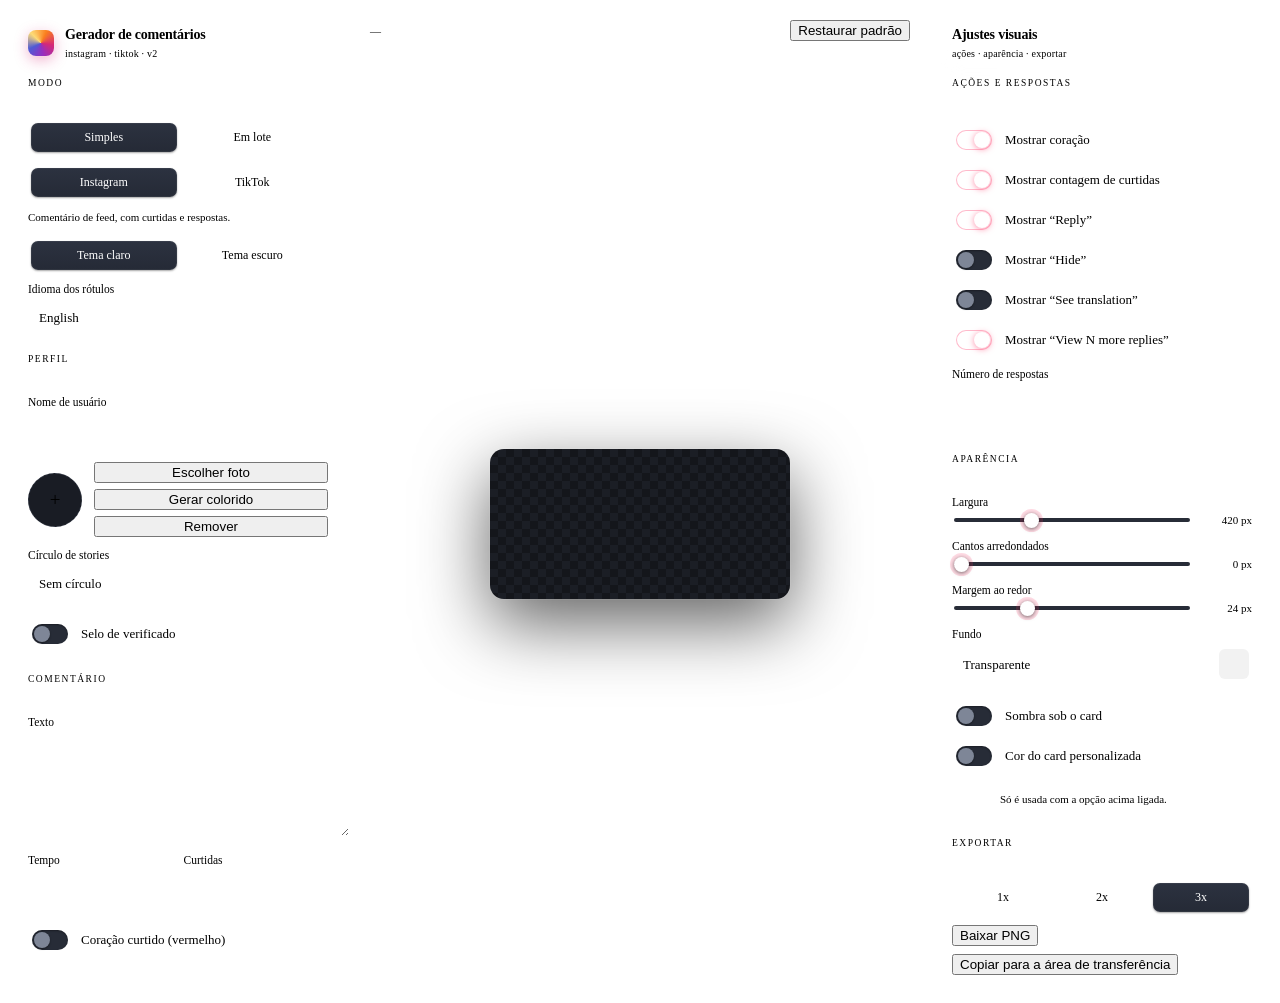
==== comentarios.html @ 3cd7b850 "Add files via upload" ====
<!DOCTYPE html>
<html lang="pt-BR">
<head>
<meta charset="utf-8">
<meta name="viewport" content="width=device-width, initial-scale=1">
<title>Gerador de comentários — Toolbench</title>
<meta name="description" content="Gera comentários do Instagram e do TikTok em PNG transparente, um por vez ou em lote via CSV.">
<link rel="preconnect" href="https://fonts.googleapis.com">
<link rel="preconnect" href="https://fonts.gstatic.com" crossorigin>
<link href="https://fonts.googleapis.com/css2?family=Archivo:wght@600;700&family=Inter:wght@400;500;600;700&family=JetBrains+Mono:wght@400;500&display=swap" rel="stylesheet">
<link rel="stylesheet" href="../assets/ui.css">
<style>
  .app{display:grid;grid-template-columns:340px 1fr 340px;height:calc(100dvh - var(--topbar-h));min-height:0}
  .panel.right{border-right:0;border-left:1px solid var(--line)}


  .panel{background:var(--panel);border-right:1px solid var(--line);overflow-y:auto;overscroll-behavior:contain}
  .brand{display:flex;align-items:center;gap:11px;padding:17px 20px;border-bottom:1px solid var(--line);position:sticky;top:0;background:color-mix(in srgb, var(--panel) 90%, transparent);backdrop-filter:blur(14px);z-index:3}
  .dot{width:26px;height:26px;border-radius:8px;flex:none;background:conic-gradient(from -45deg,#FEDA75,#FA7E1E,#D62976,#962FBF,#4F5BD5,#FEDA75);box-shadow:0 0 0 1px rgba(255,255,255,.10),0 4px 14px rgba(214,41,118,.35)}
  .brand b{font-size:14px;font-weight:600;letter-spacing:-.015em}
  .brand span{font-size:10px;color:var(--ink-faint);font-family:var(--mono);letter-spacing:.02em}

  fieldset{border:0;margin:0;padding:18px 20px 20px;border-bottom:1px solid var(--line-soft)}
  fieldset[hidden]{display:none}
  legend{padding:0;font-size:9.5px;letter-spacing:.16em;text-transform:uppercase;color:var(--ink-faint);font-family:var(--mono);margin-bottom:14px}
  label.f{display:block;margin-bottom:14px}
  label.f > span{display:block;font-size:11.5px;font-weight:500;color:var(--ink-dim);margin-bottom:6px}
  input[type=text],textarea,select{width:100%;background:var(--panel-2);border:1px solid var(--line);color:var(--ink);border-radius:var(--r);padding:9px 11px;font:inherit;font-size:13px;outline:none;box-shadow:var(--shadow-1);transition:border-color .14s,box-shadow .14s,background .14s}
  input[type=text]:hover,textarea:hover,select:hover{border-color:#2E3441}
  textarea{resize:vertical;min-height:84px;line-height:1.5}
  input[type=text]:focus,textarea:focus,select:focus{border-color:var(--focus);background:var(--panel-3);box-shadow:0 0 0 3px rgba(124,140,255,.16)}
  input[type=text]::placeholder,textarea::placeholder{color:var(--ink-faint)}
  select{appearance:none;cursor:pointer;padding-right:30px;background-image:linear-gradient(45deg,transparent 50%,var(--ink-dim) 50%),linear-gradient(135deg,var(--ink-dim) 50%,transparent 50%);background-position:calc(100% - 16px) calc(50% + 1px),calc(100% - 12px) calc(50% + 1px);background-size:4px 4px;background-repeat:no-repeat}
  .row{display:grid;grid-template-columns:1fr 1fr;gap:11px}

  .seg{display:flex;background:var(--panel-2);border:1px solid var(--line);border-radius:var(--r);padding:3px;gap:3px;box-shadow:var(--shadow-1)}
  .seg button{flex:1;background:transparent;border:0;color:var(--ink-dim);font:inherit;font-size:12px;font-weight:500;padding:7px 4px;border-radius:7px;cursor:pointer;white-space:nowrap;transition:background .14s,color .14s}
  .seg button:hover:not(:disabled){color:var(--ink)}
  .seg button[aria-pressed=true]{background:linear-gradient(#2C3240,#252A36);color:#fff;box-shadow:0 1px 2px rgba(0,0,0,.35),0 0 0 1px rgba(255,255,255,.05) inset}
  .seg button:disabled{opacity:.32;cursor:not-allowed}

  .check{display:flex;align-items:center;gap:10px;padding:7px 0;cursor:pointer;font-size:13px;color:var(--ink-dim);transition:color .14s}
  .check:hover{color:var(--ink)}
  .check input{appearance:none;width:36px;height:20px;border-radius:20px;background:#272C37;position:relative;cursor:pointer;flex:none;transition:background .18s;box-shadow:0 1px 2px rgba(0,0,0,.35) inset}
  .check input::after{content:"";position:absolute;top:2px;left:2px;width:16px;height:16px;border-radius:50%;background:#7E8697;transition:.18s cubic-bezier(.3,.7,.3,1);box-shadow:0 1px 2px rgba(0,0,0,.4)}
  .check input:checked{background:var(--accent-soft);box-shadow:0 0 0 1px rgba(255,59,107,.35) inset}
  .check input:checked::after{left:18px;background:var(--accent);box-shadow:0 1px 6px rgba(255,59,107,.6)}
  .check input:focus-visible{outline:2px solid var(--focus);outline-offset:2px}

  .avatar-row{display:flex;gap:12px;align-items:center;margin-bottom:12px}
  .avatar-prev{width:52px;height:52px;border-radius:50%;flex:none;border:1px dashed #303643;background:#191C24 center/cover no-repeat;display:grid;place-items:center;color:var(--ink-faint);font-size:19px;cursor:pointer;transition:border-color .14s,color .14s}
  .avatar-prev:hover{border-color:var(--focus);color:var(--ink-dim)}

  .range{display:flex;align-items:center;gap:12px}
  input[type=range]{flex:1;appearance:none;height:4px;border-radius:99px;background:#272C37;outline:none}
  input[type=range]::-webkit-slider-thumb{appearance:none;width:15px;height:15px;border-radius:50%;background:#fff;border:0;cursor:pointer;box-shadow:0 1px 4px rgba(0,0,0,.55),0 0 0 4px rgba(255,59,107,.18)}
  input[type=range]::-webkit-slider-thumb:hover{box-shadow:0 1px 4px rgba(0,0,0,.55),0 0 0 6px rgba(255,59,107,.24)}
  input[type=range]::-moz-range-thumb{width:15px;height:15px;border-radius:50%;background:#fff;border:0;cursor:pointer}
  input[type=range]:focus-visible{outline:2px solid var(--focus);outline-offset:4px}
  .range output{font-family:var(--mono);font-size:11px;color:var(--ink-dim);min-width:48px;text-align:right}
  input[type=color]{width:36px;height:36px;padding:0;border:1px solid var(--line);border-radius:9px;background:var(--panel-2);cursor:pointer;flex:none}
  input[type=color]::-webkit-color-swatch-wrapper{padding:3px}
  input[type=color]::-webkit-color-swatch{border:0;border-radius:6px}
  .hint{font-size:11px;color:var(--ink-faint);line-height:1.55;margin:-2px 0 12px}

  .stage{display:flex;flex-direction:column;min-width:0;min-height:0;background:var(--bg)}
  .stage-bar{display:flex;align-items:center;gap:8px;padding:12px 22px;border-bottom:1px solid var(--line);background:var(--bg-2);flex:none;flex-wrap:wrap}
  .stage-bar .spacer{flex:1}
  .meta{font-family:var(--mono);font-size:11px;color:var(--ink-faint);letter-spacing:.01em}
  .canvas-wrap{flex:1;min-height:180px;overflow:auto;display:grid;place-items:center;padding:44px 28px;
    background:
      radial-gradient(900px 420px at 50% -12%,rgba(255,59,107,.13),transparent 65%),
      radial-gradient(700px 400px at 85% 110%,rgba(124,140,255,.10),transparent 70%),
      linear-gradient(rgba(255,255,255,.022) 1px,transparent 1px) 0 0/28px 28px,
      linear-gradient(90deg,rgba(255,255,255,.022) 1px,transparent 1px) 0 0/28px 28px,
      var(--bg)}
  body.bulk .canvas-wrap{flex:none;max-height:38vh;padding:22px}
  .frame{background-color:#14161B;background-image:linear-gradient(45deg,#1B1E25 25%,transparent 25%,transparent 75%,#1B1E25 75%),linear-gradient(45deg,#1B1E25 25%,transparent 25%,transparent 75%,#1B1E25 75%);background-size:16px 16px;background-position:0 0,8px 8px;border-radius:14px;box-shadow:0 0 0 1px rgba(255,255,255,.07),0 24px 70px rgba(0,0,0,.62);max-width:100%}
  canvas{display:block;max-width:100%;height:auto;border-radius:14px}

  #bulk{flex:1;min-height:0;display:none;flex-direction:column;border-top:1px solid var(--line);background:var(--panel)}
  body.bulk #bulk{display:flex}
  .bulk-bar{display:flex;gap:8px;align-items:center;padding:12px 18px;border-bottom:1px solid var(--line-soft);flex-wrap:wrap}
  .bulk-bar .spacer{flex:1}
  .table-scroll{flex:1;min-height:0;overflow:auto}
  table{width:100%;border-collapse:collapse;font-size:13px}
  th{position:sticky;top:0;background:rgba(18,20,26,.94);backdrop-filter:blur(10px);text-align:left;font-size:9.5px;letter-spacing:.14em;text-transform:uppercase;color:var(--ink-faint);font-family:var(--mono);font-weight:400;padding:11px 14px;border-bottom:1px solid var(--line);z-index:1}
  td{padding:8px 14px;border-bottom:1px solid var(--line-soft);vertical-align:middle}
  tr td{transition:background .12s}
  tr.active td{background:rgba(255,59,107,.07)}
  tr.active td:first-child{box-shadow:inset 2px 0 0 var(--accent)}
  tr:hover td{background:rgba(255,255,255,.025)}
  tr.active:hover td{background:rgba(255,59,107,.10)}
  td .idx{font-family:var(--mono);font-size:11px;color:var(--ink-faint)}
  td input[type=text]{padding:8px 10px;border-radius:8px}
  .cell-actions{display:flex;gap:6px;justify-content:flex-end}
  .thumb{width:32px;height:32px;border-radius:50%;border:1px dashed #303643;background:#191C24 center/cover no-repeat;cursor:pointer;flex:none;transition:border-color .14s}
  .thumb:hover{border-color:var(--focus)}
  .cell-av{display:flex;gap:7px;align-items:center}
  .empty{padding:40px 16px;text-align:center;color:var(--ink-faint);font-size:13px}


  @media (max-width:1200px){
    .app{grid-template-columns:1fr;height:auto}
    .panel{order:2;border-right:0;border-left:0;border-top:1px solid var(--line);overflow:visible}
    .panel.right{order:3}
    .stage{order:1}
    body.bulk .canvas-wrap{max-height:none}
    #bulk{min-height:60vh}
  }
</style>
</head>
<body data-tool="comentarios">

<div id="topbar"></div>
<script src="../assets/shell.js"></script>

<div class="app">

  <aside class="panel">
    <div class="brand">
      <div class="dot"></div>
      <div><b>Gerador de comentários</b><br><span>instagram · tiktok · v2</span></div>
    </div>

    <fieldset>
      <legend>Modo</legend>
      <div class="seg" id="mode">
        <button type="button" data-v="single" aria-pressed="true">Simples</button>
        <button type="button" data-v="bulk">Em lote</button>
      </div>
      <div style="height:10px"></div>
      <div class="seg" id="platform">
        <button type="button" data-v="ig" aria-pressed="true">Instagram</button>
        <button type="button" data-v="tt">TikTok</button>
      </div>
      <p class="hint" id="formatHint" style="margin-top:9px">Comentário de feed, com curtidas e respostas.</p>
      <div class="seg" id="theme">
        <button type="button" data-v="light" aria-pressed="true">Tema claro</button>
        <button type="button" data-v="dark">Tema escuro</button>
      </div>
      <div style="height:10px"></div>
      <label class="f" style="margin:0">
        <span>Idioma dos rótulos</span>
        <select id="lang"><option value="en" selected>English</option><option value="pt">Português</option></select>
      </label>
    </fieldset>

    <fieldset>
      <legend>Perfil <span id="rowTag" style="text-transform:none;letter-spacing:0"></span></legend>
      <label class="f"><span>Nome de usuário</span><input type="text" id="username" spellcheck="false"></label>
      <div class="avatar-row">
        <div class="avatar-prev" id="avatarPrev" title="Clique, arraste uma imagem ou cole com Ctrl+V">+</div>
        <div style="display:flex;flex-direction:column;gap:6px;flex:1">
          <button class="btn sm" type="button" id="pickAvatar">Escolher foto</button>
          <button class="btn sm ghost" type="button" id="genAvatar">Gerar colorido</button>
          <button class="btn sm ghost" type="button" id="clearAvatar">Remover</button>
        </div>
      </div>
      <input type="file" id="avatarFile" accept="image/*" hidden>
      <label class="f" id="ringField"><span>Círculo de stories</span>
        <select id="ring">
          <option value="none">Sem círculo</option>
          <option value="gradient">Story novo (gradiente)</option>
          <option value="seen">Story já visto (cinza)</option>
          <option value="close">Melhores amigos (verde)</option>
        </select>
      </label>
      <label class="check"><input type="checkbox" id="verified"> Selo de verificado</label>
    </fieldset>

    <fieldset>
      <legend>Comentário</legend>
      <label class="f"><span>Texto</span><textarea id="text" spellcheck="false"></textarea></label>
      <div class="row" id="igMeta">
        <label class="f"><span>Tempo</span><input type="text" id="time" spellcheck="false"></label>
        <label class="f"><span>Curtidas</span><input type="text" id="likes" spellcheck="false"></label>
      </div>
      <label class="check" id="likedField"><input type="checkbox" id="liked"> Coração curtido (vermelho)</label>
    </fieldset>

  </aside>

  <main class="stage">
    <div class="stage-bar">
      <span class="meta" id="dims">—</span>
      <span class="spacer"></span>
      <button class="btn ghost sm" type="button" id="reset">Restaurar padrão</button>
    </div>

    <div class="canvas-wrap"><div class="frame"><canvas id="cv"></canvas></div></div>

    <section id="bulk">
      <div class="bulk-bar">
        <button class="btn sm" type="button" id="addRow">+ Nova linha</button>
        <button class="btn sm" type="button" id="importCsv">Importar CSV</button>
        <button class="btn sm ghost" type="button" id="templateCsv">Baixar modelo</button>
        <span class="spacer"></span>
        <span class="meta" id="rowCount"></span>
        <button class="btn primary sm" type="button" id="downloadAll">Baixar tudo (.zip)</button>
      </div>
      <div class="table-scroll">
        <table>
          <thead><tr>
            <th style="width:34px">#</th>
            <th style="width:170px">Usuário</th>
            <th>Comentário</th>
            <th style="width:88px">Verificado</th>
            <th style="width:110px">Foto</th>
            <th style="width:120px;text-align:right">Ações</th>
          </tr></thead>
          <tbody id="tbody"></tbody>
        </table>
        <div class="empty" id="emptyMsg" hidden>Nenhuma linha ainda. Clique em “Nova linha” ou importe um CSV.</div>
      </div>
    </section>
  </main>

  <aside class="panel right">
    <div class="brand">
      <div><b>Ajustes visuais</b><br><span>ações · aparência · exportar</span></div>
    </div>

    <fieldset id="igActions">
      <legend>Ações e respostas</legend>
      <label class="check"><input type="checkbox" id="showHeart" checked> Mostrar coração</label>
      <label class="check"><input type="checkbox" id="showLikes" checked> Mostrar contagem de curtidas</label>
      <label class="check"><input type="checkbox" id="showReply" checked> Mostrar “Reply”</label>
      <label class="check"><input type="checkbox" id="showHide"> Mostrar “Hide”</label>
      <label class="check"><input type="checkbox" id="showTranslate"> Mostrar “See translation”</label>
      <label class="check"><input type="checkbox" id="showReplies" checked> Mostrar “View N more replies”</label>
      <label class="f" style="margin-top:8px"><span>Número de respostas</span><input type="text" id="repliesCount" spellcheck="false"></label>
    </fieldset>

    <fieldset id="ttOptions" hidden>
      <legend>Balão do TikTok</legend>
      <label class="f"><span>Tamanho do texto</span>
        <div class="range"><input type="range" id="ttSize" min="14" max="34" step="1" value="22"><output id="ttSizeOut">22 px</output></div>
      </label>
      <label class="f" style="margin:0"><span>Rabinho do balão</span>
        <select id="tail">
          <option value="bl" selected>Embaixo à esquerda</option>
          <option value="br">Embaixo à direita</option>
          <option value="none">Sem rabinho</option>
        </select>
      </label>
    </fieldset>

    <fieldset>
      <legend>Aparência</legend>
      <label class="f"><span>Largura</span><div class="range"><input type="range" id="width" min="280" max="720" step="10" value="420"><output id="widthOut">420 px</output></div></label>
      <label class="f"><span>Cantos arredondados</span><div class="range"><input type="range" id="radius" min="0" max="32" step="1" value="0"><output id="radiusOut">0 px</output></div></label>
      <label class="f"><span>Margem ao redor</span><div class="range"><input type="range" id="pad" min="0" max="80" step="2" value="24"><output id="padOut">24 px</output></div></label>
      <label class="f"><span>Fundo</span><div class="range">
        <select id="bgMode" style="flex:1"><option value="none" selected>Transparente</option><option value="color">Cor sólida</option></select>
        <input type="color" id="bgColor" value="#F2F2F2">
      </div></label>
      <label class="check"><input type="checkbox" id="shadow"> Sombra sob o card</label>
      <label class="check"><input type="checkbox" id="customCard"> Cor do card personalizada</label>
      <div class="range" style="margin-top:6px">
        <input type="color" id="cardColor" value="#FFFFFF">
        <span class="hint" style="margin:0">Só é usada com a opção acima ligada.</span>
      </div>
    </fieldset>

    <fieldset style="border-bottom:0">
      <legend>Exportar</legend>
      <div class="seg" id="scale">
        <button type="button" data-v="1">1x</button>
        <button type="button" data-v="2">2x</button>
        <button type="button" data-v="3" aria-pressed="true">3x</button>
      </div>
      <div style="height:10px"></div>
      <button class="btn primary block" type="button" id="download">Baixar PNG</button>
      <div style="height:8px"></div>
      <button class="btn block" type="button" id="copy">Copiar para a área de transferência</button>
    </fieldset>
  </aside>
</div>

<input type="file" id="csvFile" accept=".csv,text/csv" hidden>
<input type="file" id="rowAvatarFile" accept="image/*" hidden>

<script>
(function(){
  "use strict";

  var cv = document.getElementById('cv');
  var ctx = cv.getContext('2d');
  var mctx = document.createElement('canvas').getContext('2d');

  var LABELS = {
    en:{reply:'Reply', hide:'Hide', translate:'See translation',
        replies:function(n){return n==='1' ? 'View 1 more reply' : 'View '+n+' more replies';},
        ttPrefix:'Reply to ', ttSuffix:"'s comment"},
    pt:{reply:'Responder', hide:'Ocultar', translate:'Ver tradução',
        replies:function(n){return n==='1' ? 'Ver mais 1 resposta' : 'Ver mais '+n+' respostas';},
        ttPrefix:'Respondendo a ', ttSuffix:''}
  };

  var GEN_COLORS = [
    ['#F58529','#DD2A7B'],['#4F5BD5','#962FBF'],['#00C6FF','#0072FF'],
    ['#11998E','#38EF7D'],['#FF512F','#DD2476'],['#F7971E','#FFD200'],
    ['#654EA3','#EAAFC8'],['#141E30','#243B55']
  ];

  var DEFAULTS = {
    mode:'single', platform:'ig', theme:'light', lang:'en',
    width:420, radius:0, pad:24, bgMode:'none', bgColor:'#F2F2F2',
    shadow:false, customCard:false, cardColor:'#FFFFFF', scale:3,
    showHeart:true, showLikes:true, showReply:true, showHide:false,
    showTranslate:false, showReplies:true,
    ttSize:22, tail:'bl'
  };
  // Só as preferências de aparência/exportação são lembradas entre sessões.
  // Conteúdo (linhas, textos, avatares) nunca é guardado.
  var PREFS = Shell.store('comentarios');
  var PERSIST = ['platform','theme','lang','width','radius','pad','bgMode','bgColor',
                 'shadow','customCard','cardColor','scale','showHeart','showLikes',
                 'showReply','showHide','showTranslate','showReplies','ttSize','tail'];

  var S = Object.assign({}, DEFAULTS);
  (function restore(){
    var saved = PREFS.get(null);
    if(!saved || typeof saved !== 'object') return;
    PERSIST.forEach(function(k){
      if(saved[k] !== undefined && typeof saved[k] === typeof DEFAULTS[k]) S[k] = saved[k];
    });
  })();
  function savePrefs(){
    var out = {};
    PERSIST.forEach(function(k){ out[k] = S[k]; });
    PREFS.set(out);
  }

  function newRow(over){
    return Object.assign({
      username:'username', text:'', verified:false, ring:'none',
      time:'2w', likes:'345', repliesCount:'4', liked:false,
      avatar:{type:'none', img:null, seed:0}
    }, over || {});
  }

  var rows = [ newRow({username:'noras_onroad', text:'When is the leopard print coming back in stock?'}) ];
  var active = 0;
  function row(){ return rows[active] || rows[0]; }

  // ================= métricas =================
  var IG = {padX:16, padY:14, av:32, ringGap:2.5, ringW:2.5, gap:12,
            nameSize:13, timeSize:12, nameLine:18, textSize:13, textLine:17,
            actSize:12, actLine:16, actGap:16, heart:16, likeSize:11, rightCol:34};
  var TT = {padX:18, padTop:16, padBottom:16, av:40, gap:12,
            replySize:14, replyLine:20, tailW:34, tailH:22};

  function theme(){
    if(S.theme === 'dark'){
      if(S.platform === 'tt') return {card:'#161823', name:'#FFFFFF', text:'#FFFFFF', dim:'#A8A8B3',
        dim2:'#8A8A96', line:'#3A3A44', avBg:'#2A2A33', avIcon:'#6E6E78', heart:'#FAFAFA'};
      return {card:'#000000', name:'#FAFAFA', text:'#FAFAFA', dim:'#A8A8A8', dim2:'#8E8E8E',
        line:'#363636', avBg:'#262626', avIcon:'#6E6E6E', heart:'#FAFAFA'};
    }
    if(S.platform === 'tt') return {card:'#FFFFFF', name:'#161823', text:'#161823', dim:'#9B9BA3',
      dim2:'#74747E', line:'#E3E3E5', avBg:'#D9D9DE', avIcon:'#FFFFFF', heart:'#161823'};
    return {card:'#FFFFFF', name:'#000000', text:'#262626', dim:'#737373', dim2:'#737373',
      line:'#C7C7C7', avBg:'#DBDBDB', avIcon:'#FFFFFF', heart:'#262626'};
  }

  function font(size, weight){
    return (weight||400)+' '+size+'px -apple-system, BlinkMacSystemFont, "Segoe UI", Roboto, Helvetica, Arial, sans-serif';
  }

  // ================= quebra de linha =================
  function breakWord(c, word, maxW, out){
    var chunk = '', chars = Array.from(word), i, ch;
    for(i=0;i<chars.length;i++){
      ch = chars[i];
      if(chunk && c.measureText(chunk+ch).width > maxW){ out.push(chunk); chunk = ch; }
      else chunk += ch;
    }
    return chunk;
  }
  function wrapLines(c, text, maxW){
    var out = [], paras = String(text).split('\n'), p, i, w, test, line;
    for(p=0;p<paras.length;p++){
      if(paras[p] === ''){ out.push(''); continue; }
      var words = paras[p].split(/\s+/).filter(function(x){return x.length;});
      line = '';
      for(i=0;i<words.length;i++){
        w = words[i];
        test = line ? line+' '+w : w;
        if(c.measureText(test).width <= maxW){ line = test; continue; }
        if(line){ out.push(line); line = ''; }
        line = (c.measureText(w).width > maxW) ? breakWord(c, w, maxW, out) : w;
      }
      out.push(line);
    }
    return out;
  }
  function ellipsize(c, text, maxW){
    if(c.measureText(text).width <= maxW) return text;
    var chars = Array.from(text), s = '';
    for(var i=0;i<chars.length;i++){
      if(c.measureText(s+chars[i]+'…').width > maxW) break;
      s += chars[i];
    }
    return s + '…';
  }

  // ================= primitivas =================
  function roundRect(c,x,y,w,h,r){
    if(typeof c.roundRect === 'function'){ c.beginPath(); c.roundRect(x,y,w,h,r); return; }
    r = Math.min(r, w/2, h/2);
    c.beginPath();
    c.moveTo(x+r,y); c.lineTo(x+w-r,y); c.arcTo(x+w,y,x+w,y+r,r);
    c.lineTo(x+w,y+h-r); c.arcTo(x+w,y+h,x+w-r,y+h,r);
    c.lineTo(x+r,y+h); c.arcTo(x,y+h,x,y+h-r,r);
    c.lineTo(x,y+r); c.arcTo(x,y,x+r,y,r); c.closePath();
  }

  function bubblePath(c,x,y,w,h,r,tail){
    if(tail === 'none'){ roundRect(c,x,y,w,h,r); return; }
    r = Math.min(r, w/2, h/2);
    c.beginPath();
    if(tail === 'bl'){
      c.moveTo(x+r, y);
      c.lineTo(x+w-r, y);           c.arcTo(x+w, y, x+w, y+r, r);
      c.lineTo(x+w, y+h-r);         c.arcTo(x+w, y+h, x+w-r, y+h, r);
      c.lineTo(x+TT.tailW, y+h);
      c.lineTo(x, y+h+TT.tailH);
      c.lineTo(x, y+r);             c.arcTo(x, y, x+r, y, r);
    } else {
      c.moveTo(x+r, y);
      c.lineTo(x+w-r, y);           c.arcTo(x+w, y, x+w, y+r, r);
      c.lineTo(x+w, y+h+TT.tailH);
      c.lineTo(x+w-TT.tailW, y+h);
      c.lineTo(x+r, y+h);           c.arcTo(x, y+h, x, y+h-r, r);
      c.lineTo(x, y+r);             c.arcTo(x, y, x+r, y, r);
    }
    c.closePath();
  }

  function drawRing(c, cx, cy, r, type){
    c.save();
    c.lineWidth = IG.ringW;
    if(type === 'gradient'){
      var g = (typeof c.createConicGradient === 'function')
        ? c.createConicGradient(-Math.PI/2, cx, cy)
        : c.createLinearGradient(cx-r, cy+r, cx+r, cy-r);
      g.addColorStop(0,'#FEDA75'); g.addColorStop(0.18,'#FA7E1E');
      g.addColorStop(0.40,'#D62976'); g.addColorStop(0.62,'#962FBF');
      g.addColorStop(0.82,'#4F5BD5'); g.addColorStop(1,'#FEDA75');
      c.strokeStyle = g;
    } else if(type === 'seen'){
      c.strokeStyle = S.theme === 'dark' ? '#3C3C3C' : '#DBDBDB';
    } else {
      c.strokeStyle = '#4BC85B';
    }
    c.beginPath(); c.arc(cx, cy, r, 0, Math.PI*2); c.stroke();
    c.restore();
  }

  function drawAvatar(c, r0, cx, cy, d, T){
    var rad = d/2, av = r0.avatar;
    c.save();
    c.beginPath(); c.arc(cx, cy, rad, 0, Math.PI*2); c.closePath(); c.clip();
    if(av.type === 'img' && av.img){
      var iw = av.img.naturalWidth || av.img.width, ih = av.img.naturalHeight || av.img.height;
      var k = Math.max(d/iw, d/ih);
      c.drawImage(av.img, cx-iw*k/2, cy-ih*k/2, iw*k, ih*k);
    } else if(av.type === 'gen'){
      var pal = GEN_COLORS[av.seed % GEN_COLORS.length];
      var g = c.createLinearGradient(cx-rad, cy-rad, cx+rad, cy+rad);
      g.addColorStop(0, pal[0]); g.addColorStop(1, pal[1]);
      c.fillStyle = g; c.fillRect(cx-rad, cy-rad, d, d);
      var letter = (String(r0.username).replace(/[^a-z0-9]/gi,'')[0] || '?').toUpperCase();
      c.fillStyle = 'rgba(255,255,255,.95)';
      c.font = font(Math.round(d*0.46), 600);
      c.textAlign = 'center'; c.textBaseline = 'middle';
      c.fillText(letter, cx, cy + d*0.02);
      c.textAlign = 'left'; c.textBaseline = 'alphabetic';
    } else {
      c.fillStyle = T.avBg; c.fillRect(cx-rad, cy-rad, d, d);
      c.fillStyle = T.avIcon;
      c.beginPath(); c.arc(cx, cy-d*0.10, d*0.20, 0, Math.PI*2); c.fill();
      c.beginPath(); c.arc(cx, cy+d*0.44, d*0.33, Math.PI, Math.PI*2); c.fill();
    }
    c.restore();
  }

  function drawVerified(c, cx, cy, size, color){
    var r = size/2, pts = 12, i, ang, rad, x, y;
    c.save();
    c.fillStyle = color || '#0095F6';
    c.beginPath();
    for(i=0;i<pts*2;i++){
      ang = (Math.PI/pts)*i - Math.PI/2;
      rad = (i%2===0) ? r : r*0.84;
      x = cx + Math.cos(ang)*rad; y = cy + Math.sin(ang)*rad;
      if(i===0) c.moveTo(x,y); else c.lineTo(x,y);
    }
    c.closePath(); c.fill();
    c.strokeStyle = '#FFFFFF';
    c.lineWidth = Math.max(1, r*0.26);
    c.lineCap = 'round'; c.lineJoin = 'round';
    c.beginPath();
    c.moveTo(cx - r*0.34, cy + r*0.02);
    c.lineTo(cx - r*0.08, cy + r*0.28);
    c.lineTo(cx + r*0.36, cy - r*0.26);
    c.stroke();
    c.restore();
  }

  function heartPath(c, cx, cy, s){
    var w = s, h = s*0.92, x = cx - w/2, y = cy - h/2;
    c.beginPath();
    c.moveTo(x + w*0.5, y + h*0.98);
    c.bezierCurveTo(x + w*1.12, y + h*0.58, x + w*0.94, y - h*0.20, x + w*0.5, y + h*0.24);
    c.bezierCurveTo(x + w*0.06, y - h*0.20, x - w*0.12, y + h*0.58, x + w*0.5, y + h*0.98);
    c.closePath();
  }

  // ================= layouts =================
  function layoutIG(r0){
    var ringOn = r0.ring !== 'none';
    var avBox = ringOn ? (IG.av + 2*(IG.ringGap + IG.ringW)) : IG.av;
    var contentX = IG.padX + avBox + IG.gap;
    var rightCol = S.showHeart ? IG.rightCol : 0;
    var textW = Math.max(60, S.width - contentX - rightCol - IG.padX);
    mctx.font = font(IG.textSize, 400);
    var lines = wrapLines(mctx, r0.text, textW);
    var hasActions = S.showReply || S.showHide || S.showTranslate;
    var contentH = IG.nameLine + 1 + lines.length*IG.textLine
      + (hasActions ? 5 + IG.actLine : 0)
      + (S.showReplies ? 6 + IG.actLine : 0);
    return {ringOn:ringOn, avBox:avBox, contentX:contentX, textW:textW, lines:lines,
            hasActions:hasActions, cardH:Math.round(IG.padY*2 + Math.max(avBox, contentH)),
            extraH:0};
  }

  function layoutTT(r0){
    var contentX = TT.padX + TT.av + TT.gap;
    var textW = Math.max(60, S.width - contentX - TT.padX);
    var textLine = Math.round(S.ttSize * 1.28);
    mctx.font = font(S.ttSize, 700);
    var lines = wrapLines(mctx, r0.text, textW);
    var cardH = Math.round(TT.padTop + TT.replyLine + 6 + lines.length*textLine + TT.padBottom);
    var avCY = TT.padTop + TT.replyLine + 6 + textLine/2;
    cardH = Math.max(cardH, Math.round(avCY + TT.av/2 + TT.padBottom));
    return {contentX:contentX, textW:textW, lines:lines, textLine:textLine,
            avCY:avCY, cardH:cardH, extraH:(S.tail === 'none' ? 0 : TT.tailH)};
  }

  function layout(r0){ return S.platform === 'tt' ? layoutTT(r0) : layoutIG(r0); }

  // ================= pintura =================
  function paintIG(c, r0, L, x0, y0, T){
    var cx = x0 + IG.padX + L.avBox/2, cy = y0 + IG.padY + L.avBox/2;
    if(L.ringOn) drawRing(c, cx, cy, (L.avBox - IG.ringW)/2, r0.ring);
    drawAvatar(c, r0, cx, cy, IG.av, T);

    var tx = x0 + L.contentX, ty = y0 + IG.padY;
    var nameY = ty + IG.nameLine/2 + 4.5;

    c.fillStyle = T.name; c.font = font(IG.nameSize, 600);
    c.fillText(r0.username, tx, nameY);
    var cursor = tx + c.measureText(r0.username).width;
    if(r0.verified){ drawVerified(c, cursor + 10, nameY - 4.5, 12); cursor += 16; }
    if(r0.time){
      c.fillStyle = T.dim; c.font = font(IG.timeSize, 400);
      c.fillText(r0.time, cursor + 7, nameY);
    }

    c.fillStyle = T.text; c.font = font(IG.textSize, 400);
    var lineY = ty + IG.nameLine + 1, i;
    for(i=0;i<L.lines.length;i++) c.fillText(L.lines[i], tx, lineY + IG.textLine*i + IG.textLine/2 + 4.5);
    var actY = lineY + L.lines.length*IG.textLine;

    var lab = LABELS[S.lang] || LABELS.en;
    if(L.hasActions){
      c.fillStyle = T.dim; c.font = font(IG.actSize, 600);
      var ax = tx, base = actY + 5 + IG.actLine/2 + 4, parts = [];
      if(S.showReply) parts.push(lab.reply);
      if(S.showHide) parts.push(lab.hide);
      if(S.showTranslate) parts.push(lab.translate);
      for(i=0;i<parts.length;i++){ c.fillText(parts[i], ax, base); ax += c.measureText(parts[i]).width + IG.actGap; }
      actY = actY + 5 + IG.actLine;
    }

    if(S.showReplies){
      var ry = actY + 6 + IG.actLine/2;
      c.strokeStyle = T.line; c.lineWidth = 1;
      c.beginPath(); c.moveTo(tx, Math.round(ry)+0.5); c.lineTo(tx+24, Math.round(ry)+0.5); c.stroke();
      c.fillStyle = T.dim; c.font = font(IG.actSize, 600);
      c.fillText(lab.replies(String(r0.repliesCount).trim() || '0'), tx + 36, ry + 4);
    }

    if(S.showHeart){
      var hx = x0 + S.width - IG.padX - IG.heart/2, hy = y0 + IG.padY + 9;
      c.save();
      if(r0.liked){ c.fillStyle = '#FF3040'; heartPath(c, hx, hy, IG.heart); c.fill(); }
      else { c.strokeStyle = T.heart; c.lineWidth = 1.4; c.lineJoin = 'round'; heartPath(c, hx, hy, IG.heart*0.94); c.stroke(); }
      c.restore();
      if(S.showLikes && String(r0.likes).trim()){
        c.fillStyle = T.dim; c.font = font(IG.likeSize, 400);
        c.textAlign = 'center';
        c.fillText(String(r0.likes), hx, hy + IG.heart/2 + 12);
        c.textAlign = 'left';
      }
    }
  }

  function paintTT(c, r0, L, x0, y0, T){
    var cx = x0 + TT.padX + TT.av/2, cy = y0 + L.avCY;
    drawAvatar(c, r0, cx, cy, TT.av, T);

    var tx = x0 + L.contentX, lab = LABELS[S.lang] || LABELS.en;
    var ry = y0 + TT.padTop + TT.replyLine/2 + 5;

    c.font = font(TT.replySize, 600);
    var pw = c.measureText(lab.ttPrefix).width;
    var nameMax = Math.max(30, L.textW - pw - c.measureText(lab.ttSuffix).width);
    var nm = ellipsize(c, r0.username, nameMax);
    c.fillStyle = T.dim;  c.fillText(lab.ttPrefix, tx, ry);
    c.fillStyle = T.dim2; c.fillText(nm, tx + pw, ry);
    var after = tx + pw + c.measureText(nm).width;
    if(r0.verified){ drawVerified(c, after + 9, ry - 5, 13); after += 18; }
    if(lab.ttSuffix){ c.fillStyle = T.dim; c.fillText(lab.ttSuffix, after, ry); }

    c.fillStyle = T.text; c.font = font(S.ttSize, 700);
    var top = y0 + TT.padTop + TT.replyLine + 6;
    for(var i=0;i<L.lines.length;i++){
      c.fillText(L.lines[i], tx, top + L.textLine*i + L.textLine/2 + S.ttSize*0.35);
    }
  }

  // ================= render =================
  function renderTo(canvas, r0, scale){
    var c = canvas.getContext('2d');
    var L = layout(r0), T = theme();
    var pad = S.pad;
    var W = S.width + pad*2;
    var H = L.cardH + L.extraH + pad*2;
    var k = scale;

    canvas.width = Math.round(W*k);
    canvas.height = Math.round(H*k);
    c.setTransform(k,0,0,k,0,0);
    c.clearRect(0,0,W,H);
    c.textBaseline = 'alphabetic'; c.textAlign = 'left';

    if(S.bgMode === 'color'){ c.fillStyle = S.bgColor; c.fillRect(0,0,W,H); }

    var x0 = pad, y0 = pad;
    var fill = S.customCard ? S.cardColor : T.card;

    c.save();
    if(S.shadow){ c.shadowColor = 'rgba(0,0,0,.22)'; c.shadowBlur = 22; c.shadowOffsetY = 6; }
    c.fillStyle = fill;
    if(S.platform === 'tt') bubblePath(c, x0, y0, S.width, L.cardH, S.radius, S.tail);
    else roundRect(c, x0, y0, S.width, L.cardH, S.radius);
    c.fill();
    c.restore();

    c.save();
    if(S.platform === 'tt') bubblePath(c, x0, y0, S.width, L.cardH, S.radius, S.tail);
    else roundRect(c, x0, y0, S.width, L.cardH, S.radius);
    c.clip();
    if(S.platform === 'tt') paintTT(c, r0, L, x0, y0, T);
    else paintIG(c, r0, L, x0, y0, T);
    c.restore();

    return {w:W, h:H};
  }

  var saveTimer = null;
  function queueSave(){
    clearTimeout(saveTimer);
    saveTimer = setTimeout(savePrefs, 400);
  }

  function render(){
    queueSave();
    var d = renderTo(cv, row(), S.scale);
    cv.style.width = d.w + 'px';
    document.getElementById('dims').textContent =
      d.w + ' × ' + d.h + ' px  ·  export ' + cv.width + ' × ' + cv.height + ' px';
    if(S.mode === 'bulk') syncThumbs();
  }

  // ================= UI =================
  function $(id){ return document.getElementById(id); }
  var toast = Shell.toast;

  function applyVisibility(){
    var tt = S.platform === 'tt';
    document.body.classList.toggle('bulk', S.mode === 'bulk');
    $('igActions').hidden = tt;
    $('ttOptions').hidden = !tt;
    $('igMeta').style.display = tt ? 'none' : '';
    $('likedField').style.display = tt ? 'none' : '';
    $('ringField').style.display = tt ? 'none' : '';
    $('formatHint').textContent = tt
      ? 'Resposta a comentário — o balão branco que aparece no vídeo.'
      : 'Comentário de feed, com curtidas e respostas.';
    $('rowTag').textContent = S.mode === 'bulk' ? ' — linha ' + (active+1) : '';
  }

  // Reescrever o value de um campo em foco pode mexer no cursor em alguns
  // navegadores; por isso o campo ativo é sempre preservado.
  function setField(id, value){
    var el = $(id);
    if(el === document.activeElement) return;
    if(el.value !== value) el.value = value;
  }

  // Empurra o estado S para todos os controles do painel. Usado no boot
  // (quando há preferências salvas) e no "Restaurar padrão".
  function applySettingsToUI(){
    ['showHeart','showLikes','showReply','showHide','showTranslate','showReplies','shadow','customCard']
      .forEach(function(k){ $(k).checked = S[k]; });
    $('lang').value = S.lang;
    $('bgMode').value = S.bgMode;
    $('bgColor').value = S.bgColor;
    $('cardColor').value = S.cardColor;
    $('tail').value = S.tail;
    [['width','widthOut'],['radius','radiusOut'],['pad','padOut'],['ttSize','ttSizeOut']].forEach(function(pair){
      $(pair[0]).value = S[pair[0]];
      $(pair[1]).textContent = S[pair[0]] + ' px';
    });
    [['mode','mode'],['platform','platform'],['theme','theme']].forEach(function(pair){
      Array.prototype.forEach.call(document.querySelectorAll('#' + pair[0] + ' button'), function(b){
        b.setAttribute('aria-pressed', String(b.dataset.v === S[pair[1]]));
      });
    });
    Array.prototype.forEach.call(document.querySelectorAll('#scale button'), function(b){
      b.setAttribute('aria-pressed', String(parseInt(b.dataset.v,10) === S.scale));
    });
  }

  function syncPanel(){
    var r0 = row();
    setField('username', r0.username);
    setField('text', r0.text);
    setField('time', r0.time);
    setField('likes', r0.likes);
    setField('repliesCount', r0.repliesCount);
    $('ring').value = r0.ring;
    $('verified').checked = r0.verified;
    $('liked').checked = r0.liked;
    var p = $('avatarPrev');
    if(r0.avatar.type === 'img' && r0.avatar.img){ p.style.backgroundImage = 'url('+r0.avatar.img.src+')'; p.textContent = ''; }
    else if(r0.avatar.type === 'gen'){
      var pal = GEN_COLORS[r0.avatar.seed % GEN_COLORS.length];
      p.style.backgroundImage = 'linear-gradient(135deg,'+pal[0]+','+pal[1]+')';
      p.textContent = (String(r0.username).replace(/[^a-z0-9]/gi,'')[0] || '?').toUpperCase();
    } else { p.style.backgroundImage = 'none'; p.textContent = '+'; }
    applyVisibility();
  }

  function bindRowText(id, key){
    $(id).addEventListener('input', function(){
      row()[key] = this.value;
      var el = document.querySelector('#tbody tr[data-i="'+active+'"] [data-k="'+key+'"]');
      if(el && el.value !== this.value) el.value = this.value;
      render();
      if(key === 'username') syncPanel();
    });
  }
  function bindRowCheck(id, key){ $(id).addEventListener('change', function(){ row()[key] = this.checked; render(); }); }
  function bindRowSelect(id, key){ $(id).addEventListener('change', function(){ row()[key] = this.value; render(); }); }
  function bindCheck(id, key){ $(id).addEventListener('change', function(){ S[key] = this.checked; render(); }); }
  function bindSelect(id, key){ $(id).addEventListener('change', function(){ S[key] = this.value; render(); }); }
  function bindRange(id, key, out, unit){
    var el = $(id), o = $(out);
    el.addEventListener('input', function(){ S[key] = parseInt(el.value,10); o.textContent = el.value+' '+unit; render(); });
  }
  function bindSeg(id, key, cast, after){
    var wrap = $(id);
    wrap.addEventListener('click', function(e){
      var b = e.target.closest('button');
      if(!b || b.disabled || !b.dataset.v) return;
      Array.prototype.forEach.call(wrap.querySelectorAll('button'), function(x){ x.setAttribute('aria-pressed', String(x===b)); });
      S[key] = cast ? cast(b.dataset.v) : b.dataset.v;
      if(after) after();
      render();
    });
  }

  bindRowText('username','username');
  bindRowText('text','text');
  bindRowText('time','time');
  bindRowText('likes','likes');
  bindRowText('repliesCount','repliesCount');
  bindRowSelect('ring','ring');
  bindRowCheck('verified','verified');
  bindRowCheck('liked','liked');

  bindSelect('lang','lang');
  bindSelect('bgMode','bgMode');
  bindSelect('tail','tail');
  bindCheck('showHeart','showHeart');
  bindCheck('showLikes','showLikes');
  bindCheck('showReply','showReply');
  bindCheck('showHide','showHide');
  bindCheck('showTranslate','showTranslate');
  bindCheck('showReplies','showReplies');
  bindCheck('shadow','shadow');
  bindCheck('customCard','customCard');
  bindRange('width','width','widthOut','px');
  bindRange('radius','radius','radiusOut','px');
  bindRange('pad','pad','padOut','px');
  bindRange('ttSize','ttSize','ttSizeOut','px');
  bindSeg('theme','theme');
  bindSeg('scale','scale', function(v){ return parseInt(v,10); });
  bindSeg('mode','mode', null, function(){
    if(S.mode === 'bulk' && rows.length === 1 && !rows[0].text) rows.push(newRow());
    renderTable(); syncPanel();
  });
  bindSeg('platform','platform', null, function(){
    S.radius = S.platform === 'tt' ? 14 : 0;
    $('radius').value = S.radius; $('radiusOut').textContent = S.radius + ' px';
    syncPanel();
  });
  $('bgColor').addEventListener('input', function(){ S.bgColor = this.value; render(); });
  $('cardColor').addEventListener('input', function(){ S.cardColor = this.value; render(); });

  // ---------- avatar ----------
  function loadImageInto(r0, file, done){
    if(!file || file.type.indexOf('image/') !== 0){ toast('Esse arquivo não é uma imagem.'); return; }
    var reader = new FileReader();
    reader.onload = function(ev){
      var img = new Image();
      img.onload = function(){ r0.avatar = {type:'img', img:img, seed:0}; done && done(); };
      img.onerror = function(){ toast('Não deu para abrir essa imagem.'); };
      img.src = ev.target.result;
    };
    reader.readAsDataURL(file);
  }
  function afterAvatar(){ syncPanel(); renderTable(); render(); }

  $('pickAvatar').addEventListener('click', function(){ $('avatarFile').click(); });
  $('avatarPrev').addEventListener('click', function(){ $('avatarFile').click(); });
  $('avatarFile').addEventListener('change', function(){
    if(this.files[0]) loadImageInto(row(), this.files[0], afterAvatar);
    this.value = '';
  });
  $('genAvatar').addEventListener('click', function(){
    var r0 = row();
    r0.avatar = {type:'gen', img:null, seed:(r0.avatar.type === 'gen' ? r0.avatar.seed+1 : Math.floor(Math.random()*GEN_COLORS.length))};
    afterAvatar();
  });
  $('clearAvatar').addEventListener('click', function(){ row().avatar = {type:'none', img:null, seed:0}; afterAvatar(); });
  ['dragenter','dragover'].forEach(function(ev){ $('avatarPrev').addEventListener(ev, function(e){ e.preventDefault(); this.style.borderColor = '#7B8CFF'; }); });
  ['dragleave','drop'].forEach(function(ev){ $('avatarPrev').addEventListener(ev, function(e){ e.preventDefault(); this.style.borderColor = ''; }); });
  $('avatarPrev').addEventListener('drop', function(e){
    if(e.dataTransfer && e.dataTransfer.files[0]) loadImageInto(row(), e.dataTransfer.files[0], afterAvatar);
  });
  window.addEventListener('paste', function(e){
    var items = (e.clipboardData || {}).items || [];
    for(var i=0;i<items.length;i++){
      if(items[i].type.indexOf('image/') === 0){ loadImageInto(row(), items[i].getAsFile(), afterAvatar); break; }
    }
  });

  // ---------- tabela (modo em lote) ----------
  var pendingAvatarRow = -1;
  $('rowAvatarFile').addEventListener('change', function(){
    if(this.files[0] && rows[pendingAvatarRow]) loadImageInto(rows[pendingAvatarRow], this.files[0], afterAvatar);
    this.value = '';
  });

  function thumbStyle(r0){
    if(r0.avatar.type === 'img' && r0.avatar.img) return 'background-image:url('+r0.avatar.img.src+')';
    if(r0.avatar.type === 'gen'){
      var pal = GEN_COLORS[r0.avatar.seed % GEN_COLORS.length];
      return 'background-image:linear-gradient(135deg,'+pal[0]+','+pal[1]+')';
    }
    return '';
  }
  function syncThumbs(){
    Array.prototype.forEach.call(document.querySelectorAll('#tbody .thumb'), function(el){
      var r0 = rows[parseInt(el.closest('tr').dataset.i,10)];
      if(r0) el.setAttribute('style', thumbStyle(r0));
    });
  }

  function renderTable(){
    var tb = $('tbody');
    tb.textContent = '';
    $('emptyMsg').hidden = rows.length > 0;
    $('rowCount').textContent = rows.length + (rows.length === 1 ? ' linha' : ' linhas');
    rows.forEach(function(r0, i){
      var tr = document.createElement('tr');
      tr.dataset.i = i;
      if(i === active) tr.className = 'active';
      tr.innerHTML =
        '<td class="idx">'+String(i+1).padStart(2,'0')+'</td>'+
        '<td><input type="text" data-k="username" spellcheck="false"></td>'+
        '<td><input type="text" data-k="text" spellcheck="false"></td>'+
        '<td><label class="check" style="padding:0"><input type="checkbox" data-k="verified"></label></td>'+
        '<td><div class="cell-av"><span class="thumb" data-a="pick" title="Escolher foto"></span>'+
          '<button class="btn icon" type="button" data-a="gen" title="Gerar avatar colorido">⤫</button>'+
          '<button class="btn icon ghost" type="button" data-a="clearav" title="Remover foto">×</button></div></td>'+
        '<td><div class="cell-actions">'+
          '<button class="btn sm" type="button" data-a="dup" title="Duplicar">⧉</button>'+
          '<button class="btn sm" type="button" data-a="png" title="Baixar PNG desta linha">↓</button>'+
          '<button class="btn sm ghost" type="button" data-a="del" title="Excluir">🗑</button>'+
        '</div></td>';
      tr.querySelector('[data-k="username"]').value = r0.username;
      tr.querySelector('[data-k="text"]').value = r0.text;
      tr.querySelector('[data-k="verified"]').checked = r0.verified;
      tr.querySelector('.thumb').setAttribute('style', thumbStyle(r0));
      tb.appendChild(tr);
    });
  }

  function setActive(i){
    if(i < 0 || i >= rows.length) return;
    active = i;
    Array.prototype.forEach.call(document.querySelectorAll('#tbody tr'), function(tr){
      tr.classList.toggle('active', parseInt(tr.dataset.i,10) === active);
    });
    syncPanel(); render();
  }

  $('tbody').addEventListener('input', function(e){
    var tr = e.target.closest('tr'); if(!tr) return;
    var i = parseInt(tr.dataset.i,10), k = e.target.dataset.k;
    if(!k) return;
    rows[i][k] = e.target.type === 'checkbox' ? e.target.checked : e.target.value;
    if(i === active) syncPanel();
    setActive(i);
  });
  $('tbody').addEventListener('change', function(e){
    if(e.target.dataset.k === 'verified'){
      var tr = e.target.closest('tr');
      rows[parseInt(tr.dataset.i,10)].verified = e.target.checked;
      setActive(parseInt(tr.dataset.i,10));
    }
  });
  $('tbody').addEventListener('click', function(e){
    var tr = e.target.closest('tr'); if(!tr) return;
    var i = parseInt(tr.dataset.i,10);
    var a = e.target.closest('[data-a]');
    if(!a){ setActive(i); return; }
    var act = a.dataset.a;
    active = i; // qualquer ação na linha também passa o preview para ela
    if(act === 'pick'){ pendingAvatarRow = i; $('rowAvatarFile').click(); }
    else if(act === 'gen'){
      rows[i].avatar = {type:'gen', img:null, seed:(rows[i].avatar.type==='gen' ? rows[i].avatar.seed+1 : Math.floor(Math.random()*GEN_COLORS.length))};
      renderTable();
    }
    else if(act === 'clearav'){ rows[i].avatar = {type:'none', img:null, seed:0}; renderTable(); }
    else if(act === 'dup'){ rows.splice(i+1, 0, Object.assign({}, rows[i], {avatar:Object.assign({}, rows[i].avatar)})); active = i+1; renderTable(); }
    else if(act === 'del'){
      if(rows.length === 1){ toast('Precisa sobrar pelo menos uma linha.'); return; }
      rows.splice(i,1); if(active >= rows.length) active = rows.length-1; renderTable();
    }
    else if(act === 'png'){ downloadRow(i); return; }
    setActive(Math.min(active, rows.length-1));
  });

  $('addRow').addEventListener('click', function(){ rows.push(newRow()); active = rows.length-1; renderTable(); setActive(active); });

  // ---------- CSV ----------
  function parseCSV(text){
    var out = [], row0 = [], cur = '', q = false, i, c;
    for(i=0;i<text.length;i++){
      c = text[i];
      if(q){
        if(c === '"'){ if(text[i+1] === '"'){ cur += '"'; i++; } else q = false; }
        else cur += c;
      } else if(c === '"'){ q = true; }
      else if(c === ',' || c === ';'){ row0.push(cur); cur = ''; }
      else if(c === '\n'){ row0.push(cur); out.push(row0); row0 = []; cur = ''; }
      else if(c !== '\r'){ cur += c; }
    }
    if(cur !== '' || row0.length){ row0.push(cur); out.push(row0); }
    return out.filter(function(r){ return r.some(function(x){ return String(x).trim() !== ''; }); });
  }

  var CSV_MAP = {
    username:['usuario','usuário','username','user','perfil'],
    text:['comentario','comentário','comment','texto','text'],
    verified:['verificado','verified'],
    time:['tempo','time'],
    likes:['curtidas','likes'],
    repliesCount:['respostas','replies']
  };
  function colIndex(header){
    var map = {};
    header.forEach(function(h, i){
      var k = String(h).trim().toLowerCase();
      Object.keys(CSV_MAP).forEach(function(field){
        if(CSV_MAP[field].indexOf(k) !== -1) map[field] = i;
      });
    });
    return map;
  }
  function truthy(v){ return /^(1|true|sim|yes|x|v)$/i.test(String(v).trim()); }

  $('importCsv').addEventListener('click', function(){ $('csvFile').click(); });
  $('csvFile').addEventListener('change', function(){
    var f = this.files[0]; this.value = '';
    if(!f) return;
    var reader = new FileReader();
    reader.onload = function(ev){
      var data = parseCSV(String(ev.target.result));
      if(!data.length){ toast('O CSV está vazio.'); return; }
      var map = colIndex(data[0]);
      var start = Object.keys(map).length ? 1 : 0;
      if(!Object.keys(map).length) map = {username:0, text:1, verified:2};
      var added = [];
      for(var i=start;i<data.length;i++){
        var d = data[i];
        var r0 = newRow({
          username: (map.username != null ? d[map.username] : '') || 'username',
          text: (map.text != null ? d[map.text] : '') || ''
        });
        if(map.verified != null) r0.verified = truthy(d[map.verified]);
        if(map.time != null && d[map.time]) r0.time = d[map.time];
        if(map.likes != null && d[map.likes]) r0.likes = d[map.likes];
        if(map.repliesCount != null && d[map.repliesCount]) r0.repliesCount = d[map.repliesCount];
        added.push(r0);
      }
      if(!added.length){ toast('Nenhuma linha encontrada no CSV.'); return; }
      if(rows.length === 1 && !rows[0].text) rows = added; else rows = rows.concat(added);
      active = 0; renderTable(); setActive(0);
      toast(added.length + ' linha(s) importada(s).');
    };
    reader.readAsText(f, 'utf-8');
  });

  $('templateCsv').addEventListener('click', function(){
    var csv = 'usuario,comentario,verificado,tempo,curtidas,respostas\n' +
      'noras_onroad,"When is the leopard print coming back in stock?",nao,2w,345,4\n' +
      'sarah.jm,"Just ordered my second one 😍",sim,1w,128,2\n';
    saveBlob(new Blob(['\ufeff'+csv], {type:'text/csv;charset=utf-8'}), 'modelo-comentarios.csv');
  });

  // ---------- export ----------
  var saveBlob = Shell.saveBlob;
  function safeName(s){ return Shell.safeName(s, 'comentario'); }
  function fileFor(r0, i){
    return (i == null ? '' : String(i+1).padStart(2,'0') + '-') + (S.platform==='tt'?'tiktok':'instagram') + '-' + safeName(r0.username) + '.png';
  }

  var canvasBlob = Shell.canvasBlob;

  function downloadRow(i){
    var off = document.createElement('canvas');
    renderTo(off, rows[i], S.scale);
    canvasBlob(off).then(function(b){ saveBlob(b, fileFor(rows[i], i)); toast('PNG salvo.'); })
      .catch(function(){ toast('Não foi possível gerar o PNG.'); });
  }

  $('download').addEventListener('click', function(){
    canvasBlob(cv).then(function(b){ saveBlob(b, fileFor(row(), null)); toast('PNG salvo.'); })
      .catch(function(){ toast('Não foi possível gerar o PNG.'); });
  });

  $('copy').addEventListener('click', function(){
    if(!navigator.clipboard || typeof ClipboardItem === 'undefined'){ toast('Este navegador não copia imagens. Use “Baixar PNG”.'); return; }
    canvasBlob(cv).then(function(b){
      return navigator.clipboard.write([new ClipboardItem({'image/png': b})]);
    }).then(function(){ toast('Imagem copiada.'); })
      .catch(function(){ toast('O navegador bloqueou a cópia. Use “Baixar PNG”.'); });
  });

  // ---------- ZIP (armazenado, sem compressão) ----------
  var CRC = (function(){
    var t = new Uint32Array(256), n, c, k;
    for(n=0;n<256;n++){ c = n; for(k=0;k<8;k++) c = (c & 1) ? (0xEDB88320 ^ (c >>> 1)) : (c >>> 1); t[n] = c >>> 0; }
    return t;
  })();
  function crc32(b){
    var c = 0xFFFFFFFF;
    for(var i=0;i<b.length;i++) c = CRC[(c ^ b[i]) & 0xFF] ^ (c >>> 8);
    return (c ^ 0xFFFFFFFF) >>> 0;
  }
  function dosStamp(){
    var d = new Date();
    return {
      time: (d.getHours() << 11) | (d.getMinutes() << 5) | (Math.floor(d.getSeconds()/2)),
      date: ((Math.max(1980, d.getFullYear()) - 1980) << 9) | ((d.getMonth()+1) << 5) | d.getDate()
    };
  }
  function makeZip(files){
    var enc = new TextEncoder(), parts = [], central = [], offset = 0, cdSize = 0;
    var st = dosStamp();
    files.forEach(function(f){
      var name = enc.encode(f.name), crc = crc32(f.data), len = f.data.length;
      var lh = new Uint8Array(30 + name.length), dv = new DataView(lh.buffer);
      dv.setUint32(0, 0x04034b50, true); dv.setUint16(4, 20, true); dv.setUint16(6, 0, true);
      dv.setUint16(8, 0, true); dv.setUint16(10, st.time, true); dv.setUint16(12, st.date, true);
      dv.setUint32(14, crc, true); dv.setUint32(18, len, true); dv.setUint32(22, len, true);
      dv.setUint16(26, name.length, true); dv.setUint16(28, 0, true);
      lh.set(name, 30);
      parts.push(lh, f.data);

      var ch = new Uint8Array(46 + name.length), cvw = new DataView(ch.buffer);
      cvw.setUint32(0, 0x02014b50, true); cvw.setUint16(4, 20, true); cvw.setUint16(6, 20, true);
      cvw.setUint16(8, 0, true); cvw.setUint16(10, 0, true); cvw.setUint16(12, st.time, true); cvw.setUint16(14, st.date, true);
      cvw.setUint32(16, crc, true); cvw.setUint32(20, len, true); cvw.setUint32(24, len, true);
      cvw.setUint16(28, name.length, true); cvw.setUint32(42, offset, true);
      ch.set(name, 46);
      central.push(ch); cdSize += ch.length;
      offset += lh.length + len;
    });
    var eocd = new Uint8Array(22), ev = new DataView(eocd.buffer);
    ev.setUint32(0, 0x06054b50, true);
    ev.setUint16(8, files.length, true); ev.setUint16(10, files.length, true);
    ev.setUint32(12, cdSize, true); ev.setUint32(16, offset, true);
    return new Blob(parts.concat(central, [eocd]), {type:'application/zip'});
  }

  $('downloadAll').addEventListener('click', function(){
    var btn = this, off = document.createElement('canvas');
    btn.disabled = true; btn.textContent = 'Gerando…';
    var seq = Promise.resolve(), files = [], used = {};
    rows.forEach(function(r0, i){
      seq = seq.then(function(){
        renderTo(off, r0, S.scale);
        return canvasBlob(off).then(function(b){ return b.arrayBuffer(); }).then(function(ab){
          var name = fileFor(r0, i), n = 1;
          while(used[name]) name = fileFor(r0, i).replace(/\.png$/, '-' + (++n) + '.png');
          used[name] = true;
          files.push({name:name, data:new Uint8Array(ab)});
        });
      });
    });
    seq.then(function(){
      saveBlob(makeZip(files), 'comentarios-' + (S.platform==='tt'?'tiktok':'instagram') + '.zip');
      toast(files.length + ' imagem(ns) no .zip.');
    }).catch(function(){ toast('Falhou ao gerar o .zip.'); })
      .then(function(){ btn.disabled = false; btn.textContent = 'Baixar tudo (.zip)'; });
  });

  // ---------- reset ----------
  $('reset').addEventListener('click', function(){
    PREFS.clear();
    var keepMode = S.mode, keepPlatform = S.platform;
    S = Object.assign({}, DEFAULTS, {mode:keepMode, platform:keepPlatform,
      radius: keepPlatform === 'tt' ? 14 : 0});
    rows = [ newRow({username:'noras_onroad', text:'When is the leopard print coming back in stock?'}) ];
    active = 0;
    applySettingsToUI();
    renderTable(); syncPanel(); render();
    toast('Campos restaurados.');
  });

  applySettingsToUI();
  renderTable(); syncPanel(); render();
  if(document.fonts && document.fonts.ready) document.fonts.ready.then(render);
})();
</script>
</body>
</html>
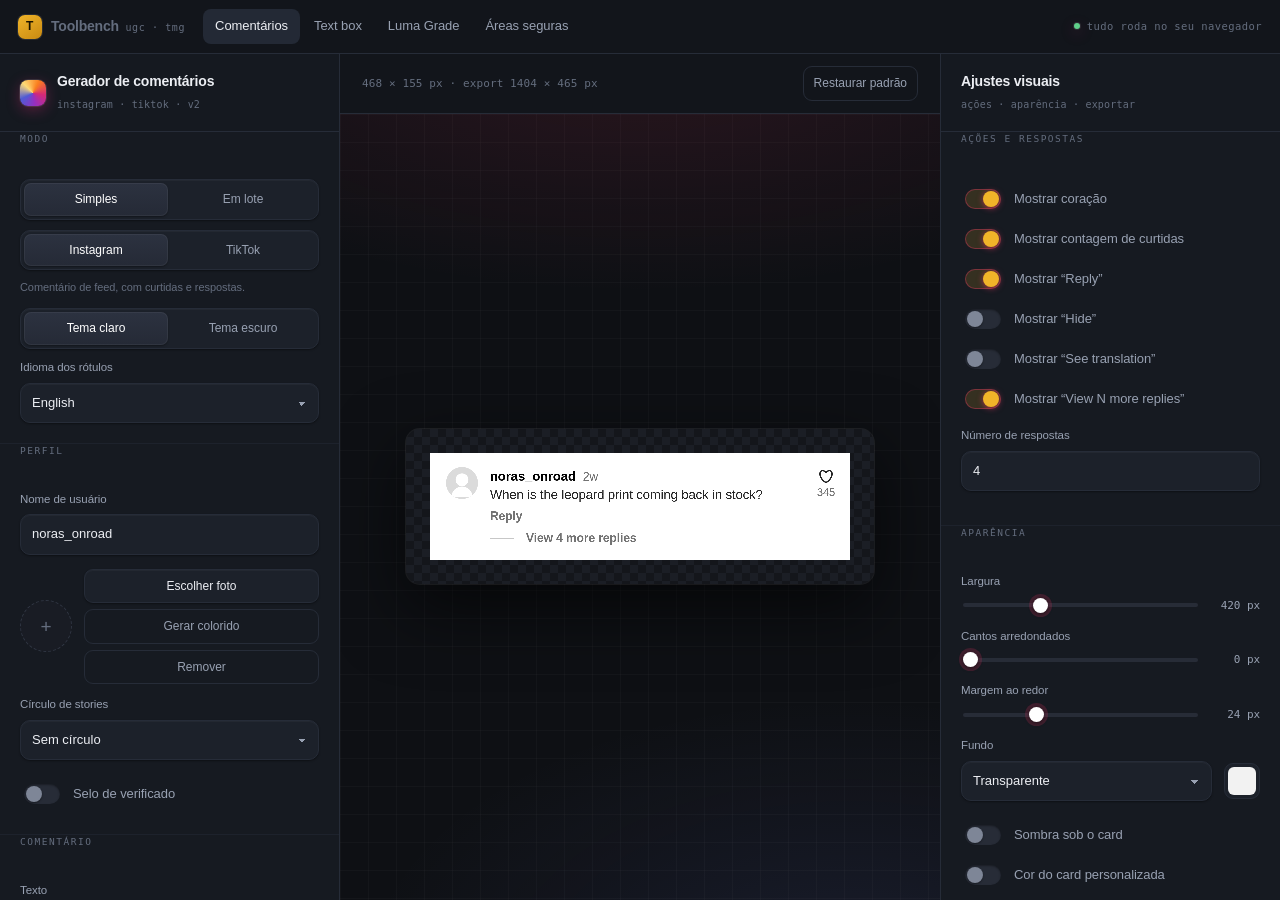
==== commit 6c22a260: "Add files via upload" ====
--- a/comentarios.html
+++ b/comentarios.html
@@ -8,7 +8,7 @@
 <link rel="preconnect" href="https://fonts.googleapis.com">
 <link rel="preconnect" href="https://fonts.gstatic.com" crossorigin>
 <link href="https://fonts.googleapis.com/css2?family=Archivo:wght@600;700&family=Inter:wght@400;500;600;700&family=JetBrains+Mono:wght@400;500&display=swap" rel="stylesheet">
-<link rel="stylesheet" href="../assets/ui.css">
+<link rel="stylesheet" href="ui.css">
 <style>
   .app{display:grid;grid-template-columns:340px 1fr 340px;height:calc(100dvh - var(--topbar-h));min-height:0}
   .panel.right{border-right:0;border-left:1px solid var(--line)}
@@ -113,7 +113,7 @@
 <body data-tool="comentarios">
 
 <div id="topbar"></div>
-<script src="../assets/shell.js"></script>
+<script src="shell.js"></script>
 
 <div class="app">
 
--- a/ui.css
+++ b/ui.css
@@ -0,0 +1,200 @@
+/* ==========================================================================
+   TMG Toolbench — design system compartilhado
+   Tokens, shell (topbar + navegação) e primitivas de UI.
+   Cada ferramenta carrega este arquivo e adiciona só o CSS que é dela.
+   ========================================================================== */
+
+:root{
+  /* --- superfícies --- */
+  --bg:#0E1014;
+  --bg-2:#12151B;
+  --panel:#161A21;
+  --panel-2:#1C212A;
+  --panel-3:#232935;
+
+  /* --- linhas --- */
+  --line:#262C38;
+  --line-soft:#1D222C;
+  --line-strong:#333B4A;
+
+  /* --- tinta --- */
+  --ink:#ECEEF3;
+  --ink-dim:#98A1B2;
+  --ink-faint:#646D7E;
+
+  /* --- sinal --- */
+  --accent:#F0B429;
+  --accent-ink:#191200;
+  --accent-soft:rgba(240,180,41,.14);
+  --focus:#7C8CFF;
+  --ok:#5FD08A;
+  --danger:#FF5A72;
+
+  /* --- tipografia --- */
+  --sans:"Inter",-apple-system,BlinkMacSystemFont,"Segoe UI",Roboto,Helvetica,sans-serif;
+  --disp:"Archivo",var(--sans);
+  --mono:"JetBrains Mono",ui-monospace,"SF Mono",Menlo,Consolas,monospace;
+
+  /* --- forma --- */
+  --r:10px;
+  --radius:12px;
+  --shadow-1:0 1px 0 rgba(255,255,255,.03) inset, 0 1px 2px rgba(0,0,0,.4);
+  --topbar-h:54px;
+
+  /* --- pontes de compatibilidade (nomes usados por ferramentas herdadas) --- */
+  --text:var(--ink);
+  --muted:var(--ink-dim);
+  --dim:var(--ink-faint);
+  --body:var(--sans);
+}
+
+*{box-sizing:border-box}
+html,body{height:100%}
+body{
+  margin:0;
+  background:var(--bg);
+  color:var(--ink);
+  font-family:var(--sans);
+  font-size:14px;
+  line-height:1.55;
+  letter-spacing:-.005em;
+  -webkit-font-smoothing:antialiased;
+}
+a{color:inherit}
+button{font:inherit;color:inherit}
+::selection{background:var(--accent-soft);color:var(--ink)}
+:focus-visible{outline:2px solid var(--focus);outline-offset:2px;border-radius:4px}
+@media (prefers-reduced-motion:reduce){*{transition:none!important;animation:none!important;scroll-behavior:auto!important}}
+
+::-webkit-scrollbar{width:10px;height:10px}
+::-webkit-scrollbar-track{background:transparent}
+::-webkit-scrollbar-thumb{background:#2A3140;border-radius:99px;border:3px solid transparent;background-clip:content-box}
+::-webkit-scrollbar-thumb:hover{background:#39414F;background-clip:content-box}
+
+/* ==========================================================================
+   Shell — topbar + navegação
+   ========================================================================== */
+#topbar{min-height:var(--topbar-h)}
+
+.tb{
+  height:var(--topbar-h);
+  display:flex;align-items:center;gap:18px;
+  padding:0 18px;
+  border-bottom:1px solid var(--line);
+  background:var(--bg-2);
+  position:relative;z-index:10;
+}
+.tb-mark{
+  display:flex;align-items:center;gap:9px;
+  text-decoration:none;flex:none;
+}
+.tb-mark .glyph{
+  width:24px;height:24px;border-radius:7px;flex:none;
+  background:linear-gradient(145deg,var(--accent),#C98A12);
+  display:grid;place-items:center;
+  color:var(--accent-ink);font-family:var(--disp);font-weight:700;font-size:12px;
+  box-shadow:0 0 0 1px rgba(255,255,255,.10);
+}
+.tb-mark b{font-family:var(--disp);font-weight:700;font-size:14px;letter-spacing:-.015em}
+.tb-mark span{font-family:var(--mono);font-size:10px;color:var(--ink-faint);letter-spacing:.06em}
+
+.tb-nav{display:flex;gap:2px;flex:1;min-width:0;overflow-x:auto;scrollbar-width:none}
+.tb-nav::-webkit-scrollbar{display:none}
+.tb-nav a{
+  text-decoration:none;color:var(--ink-dim);
+  font-size:13px;font-weight:500;
+  padding:7px 12px;border-radius:8px;white-space:nowrap;
+  transition:background .14s,color .14s;
+}
+.tb-nav a:hover{background:var(--panel-2);color:var(--ink)}
+.tb-nav a[aria-current="page"]{background:var(--panel-3);color:var(--ink)}
+
+.tb-end{display:flex;align-items:center;gap:10px;flex:none}
+.tb-note{
+  font-family:var(--mono);font-size:10.5px;color:var(--ink-faint);
+  letter-spacing:.04em;display:flex;align-items:center;gap:7px;
+}
+.tb-note .dot{width:6px;height:6px;border-radius:50%;background:var(--ok);flex:none}
+
+@media (max-width:780px){
+  .tb{gap:10px;padding:0 12px}
+  .tb-note{display:none}
+  .tb-mark span{display:none}
+}
+
+/* ==========================================================================
+   Primitivas compartilhadas
+   ========================================================================== */
+.btn{
+  background:var(--panel-2);border:1px solid var(--line);color:var(--ink);
+  border-radius:9px;padding:9px 13px;font:inherit;font-size:12.5px;font-weight:500;
+  cursor:pointer;white-space:nowrap;box-shadow:var(--shadow-1);
+  transition:background .14s,border-color .14s,color .14s,transform .1s;
+}
+.btn:hover{background:var(--panel-3);border-color:var(--line-strong)}
+.btn:active{transform:translateY(1px)}
+.btn.ghost{background:transparent;color:var(--ink-dim);box-shadow:none}
+.btn.ghost:hover{background:var(--panel-2);color:var(--ink)}
+.btn.primary{
+  background:linear-gradient(180deg,#F7BE3C,#E0A415);
+  border-color:#F7BE3C;color:var(--accent-ink);font-weight:600;
+  box-shadow:0 2px 12px rgba(224,164,21,.22);
+}
+.btn.primary:hover{background:linear-gradient(180deg,#FFC94F,#E9AC1C);border-color:#FFC94F}
+.btn.primary:disabled{opacity:.6;cursor:progress}
+.btn.block{width:100%;padding:12px}
+.btn.sm{padding:7px 10px;font-size:12px}
+.btn.icon{padding:6px 9px;line-height:1}
+.btn[disabled]{opacity:.4;cursor:not-allowed;transform:none}
+
+.toast{
+  position:fixed;left:50%;bottom:26px;transform:translate(-50%,14px);
+  background:rgba(28,33,42,.96);backdrop-filter:blur(12px);
+  border:1px solid var(--line);color:var(--ink);
+  padding:11px 18px;border-radius:999px;font-size:13px;font-weight:500;
+  opacity:0;pointer-events:none;transition:opacity .22s,transform .22s;
+  z-index:60;box-shadow:0 12px 34px rgba(0,0,0,.55);max-width:min(90vw,460px);text-align:center;
+}
+.toast.on{opacity:1;transform:translate(-50%,0)}
+
+/* ==========================================================================
+   Home
+   ========================================================================== */
+.home{max-width:1080px;margin:0 auto;padding:52px 22px 72px}
+.home-head{max-width:60ch;margin-bottom:38px}
+.home-head .eyebrow{
+  font-family:var(--mono);font-size:11px;color:var(--ink-faint);
+  letter-spacing:.14em;margin-bottom:14px;
+}
+.home-head h1{
+  font-family:var(--disp);font-weight:700;
+  font-size:clamp(28px,4.2vw,44px);line-height:1.06;letter-spacing:-.025em;margin:0;
+}
+.home-head p{color:var(--ink-dim);margin:14px 0 0;max-width:56ch}
+
+.tool-grid{display:grid;grid-template-columns:repeat(auto-fill,minmax(268px,1fr));gap:14px}
+.tool-card{
+  display:flex;flex-direction:column;gap:9px;
+  background:var(--panel);border:1px solid var(--line);border-radius:var(--radius);
+  padding:20px;text-decoration:none;
+  transition:border-color .15s,background .15s,transform .15s;
+}
+.tool-card:hover{border-color:var(--line-strong);background:var(--panel-2);transform:translateY(-2px)}
+.tool-card .ico{
+  width:34px;height:34px;border-radius:9px;display:grid;place-items:center;
+  background:var(--panel-3);border:1px solid var(--line);
+  font-size:16px;margin-bottom:4px;
+}
+.tool-card h2{font-family:var(--disp);font-weight:600;font-size:16px;margin:0;letter-spacing:-.01em}
+.tool-card p{color:var(--ink-dim);font-size:13px;margin:0;line-height:1.5}
+.tool-card .meta{
+  font-family:var(--mono);font-size:10.5px;color:var(--ink-faint);
+  letter-spacing:.06em;margin-top:auto;padding-top:8px;
+}
+.tool-card.soon{opacity:.5;pointer-events:none}
+
+.home-foot{
+  margin-top:44px;padding-top:20px;border-top:1px solid var(--line);
+  font-family:var(--mono);font-size:11px;color:var(--ink-faint);
+  display:flex;justify-content:space-between;gap:14px;flex-wrap:wrap;
+}
